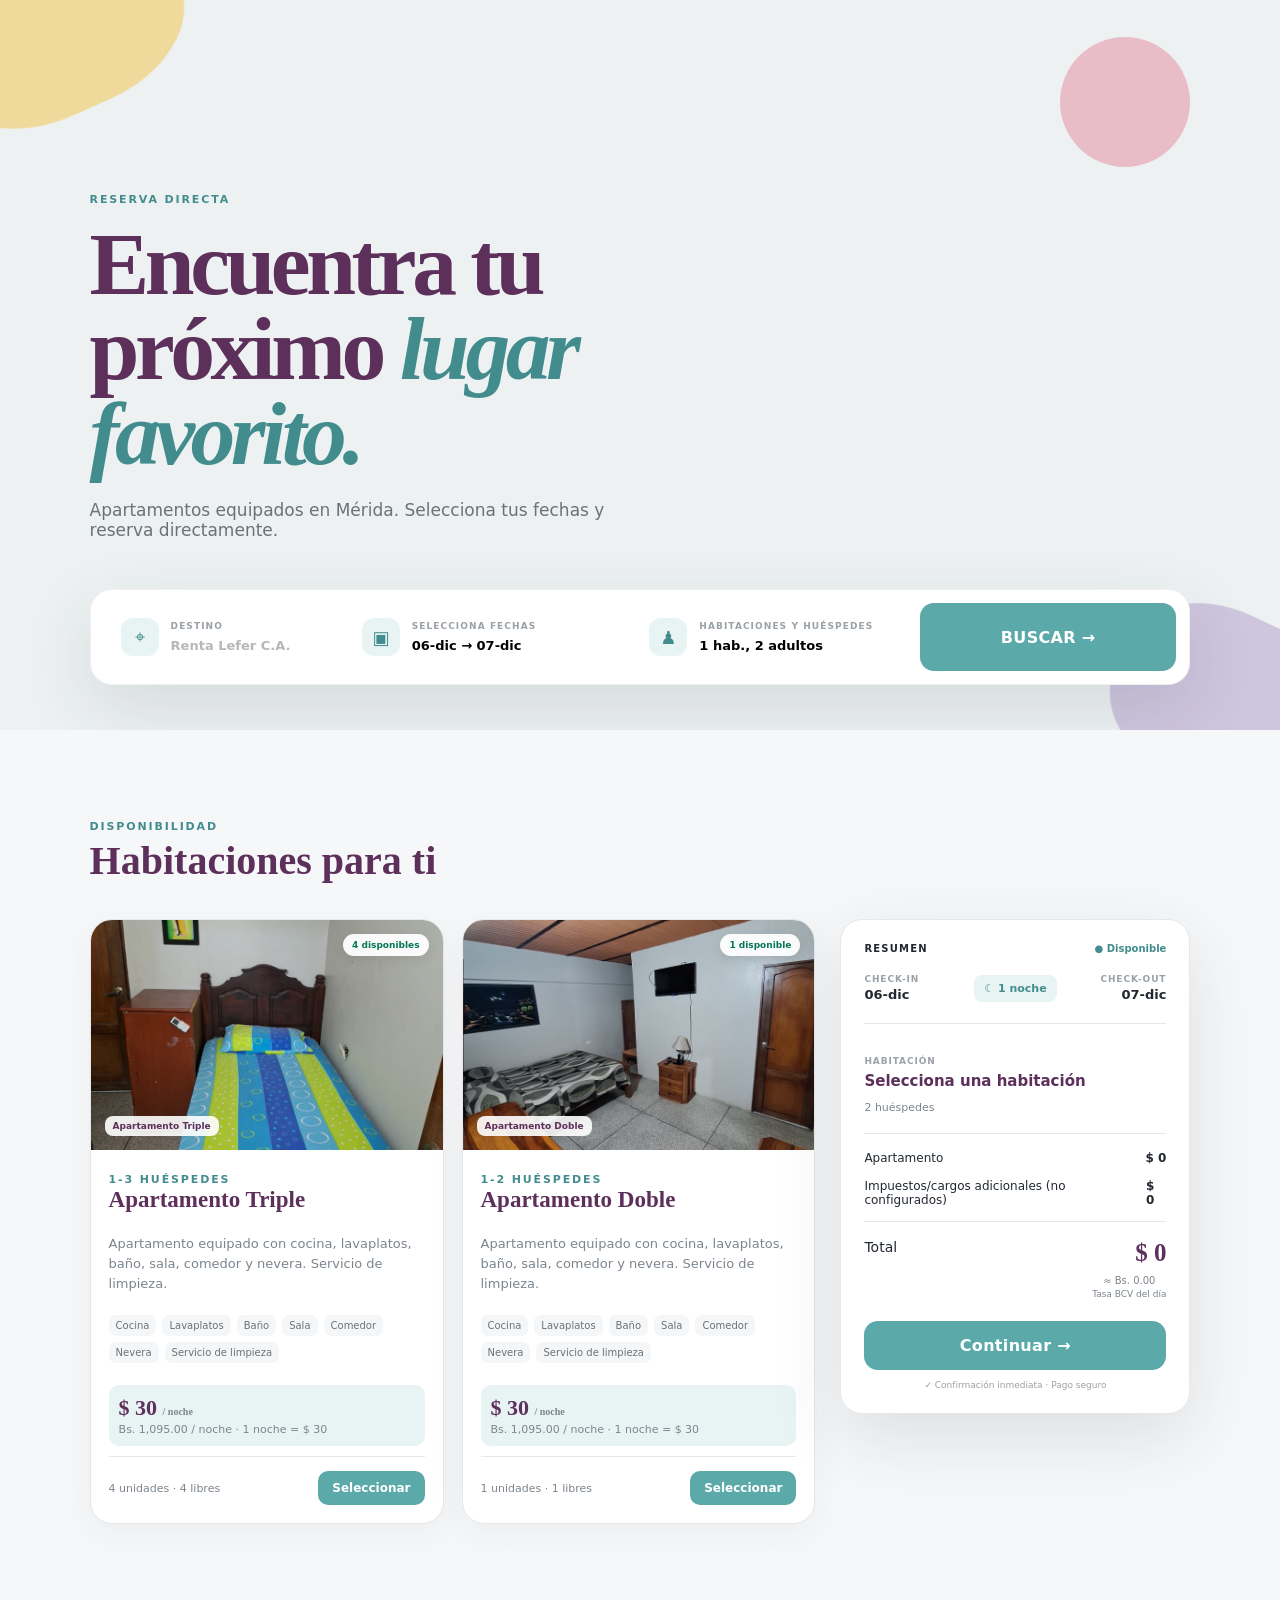
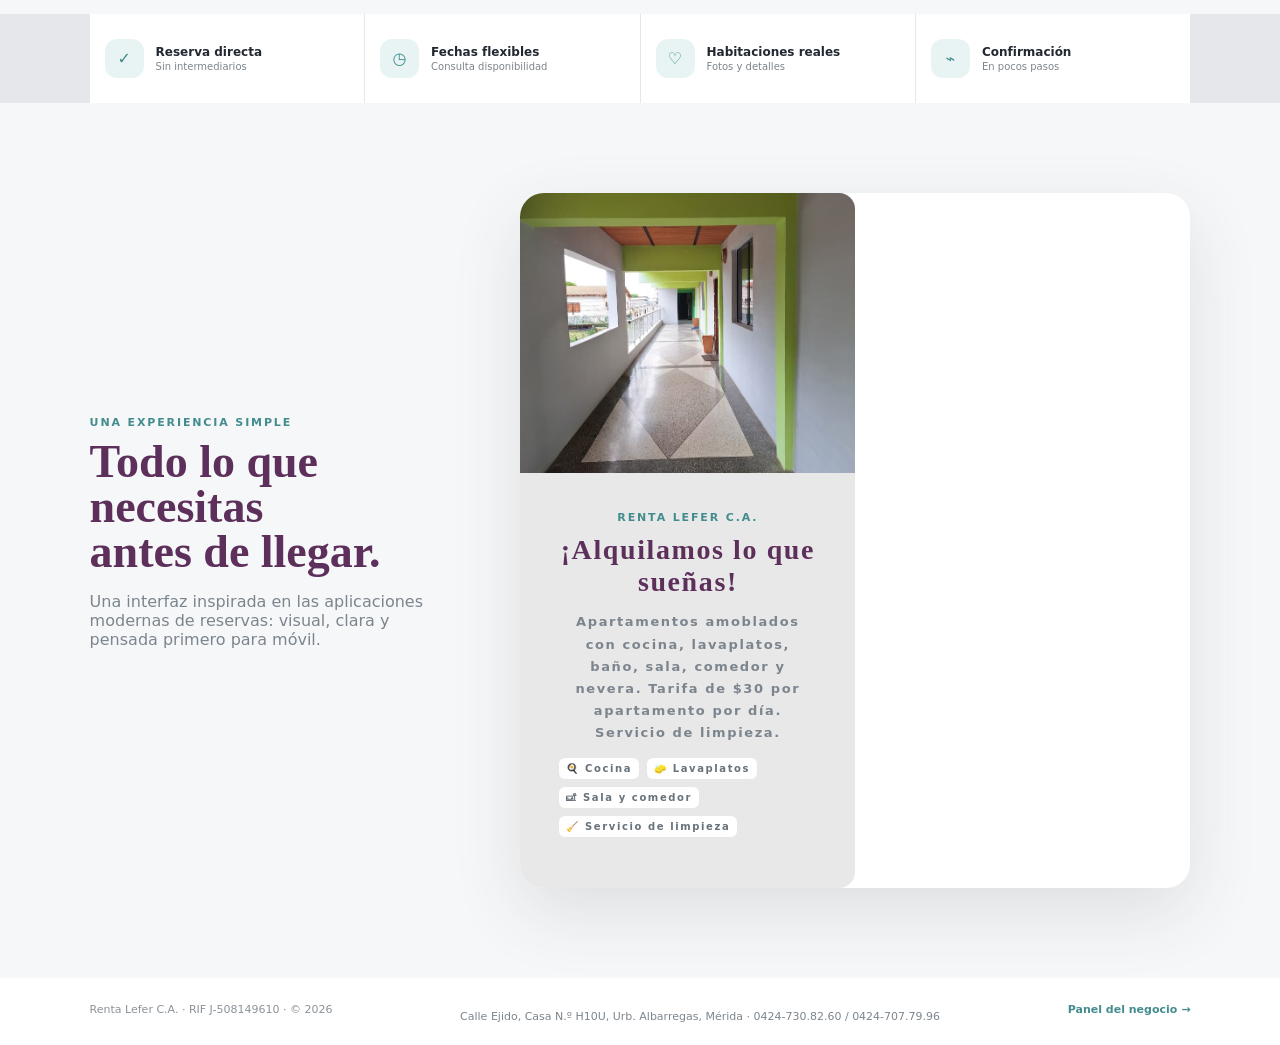
==== index.html @ 285818ba "Add files via upload" ====
<!DOCTYPE html>
<html lang="es">
<head>
<meta charset="UTF-8">
<meta name="viewport" content="width=device-width,initial-scale=1,maximum-scale=1">
<title>Renta Lefer C.A. — Reserva</title>
<link rel="stylesheet" href="styles.css">
</head>
<body>

<!-- TOPBAR MÓVIL -->
<div class="mobile-topbar">
  <div class="mini-brand">
    <div class="brand-mark">R</div>
    <strong>Renta Lefer C.A.</strong>
  </div>
  <button class="icon-btn" onclick="location.href='admin.html'" title="Panel">⚙</button>
</div>

<!-- HERO -->
<section class="hero">
  <div class="hero-art art-a"></div>
  <div class="hero-art art-b"></div>
  <div class="hero-art art-c"></div>

  <div class="hero-inner">
    <div class="eyebrow">RESERVA DIRECTA</div>
    <h1>Encuentra tu próximo <span>lugar favorito.</span></h1>
    <p>Apartamentos equipados en Mérida. Selecciona tus fechas y reserva directamente.</p>
  </div>

  <!-- WIDGET DE BÚSQUEDA -->
  <div class="booking-widget">
    <button class="field-button" id="openDestination" disabled>
      <div class="field-icon">⌖</div>
      <div><small>DESTINO</small><strong>Renta Lefer C.A.</strong></div>
    </button>
    <button class="field-button" id="openDates">
      <div class="field-icon">▣</div>
      <div><small>SELECCIONA FECHAS</small><strong id="dateLabel">Seleccionar fechas</strong></div>
    </button>
    <button class="field-button" id="openGuests">
      <div class="field-icon">♟</div>
      <div><small>HABITACIONES Y HUÉSPEDES</small><strong id="guestLabel">1 hab., 2 adultos</strong></div>
    </button>
    <button class="search-btn" id="searchBtn">BUSCAR →</button>
  </div>
</section>

<!-- DISPONIBILIDAD -->
<section class="section" id="rooms">
  <div class="section-heading">
    <div>
      <div class="eyebrow">DISPONIBILIDAD</div>
      <h2>Habitaciones para ti</h2>
    </div>
  </div>

  <div class="room-layout">
    <div class="room-grid" id="roomGrid">
      <!-- Habitaciones se renderizan por JS -->
    </div>

    <!-- PANEL LATERAL -->
    <aside class="reservation-panel" id="reservationPanel">
      <div class="panel-top">
        <span>RESUMEN</span>
        <span class="live-dot">● Disponible</span>
      </div>
      <div class="panel-dates">
        <div><small>CHECK-IN</small><b id="sideIn">—</b></div>
        <span class="night-chip">☾ <span id="sideNights">0 noches</span></span>
        <div style="text-align:right"><small>CHECK-OUT</small><b id="sideOut">—</b></div>
      </div>
      <div class="selected-room">
        <small>HABITACIÓN</small>
        <strong id="sideRoom">Selecciona un apartamento</strong>
        <span id="sideGuest">—</span>
      </div>
      <div class="price-lines">
        <div><span>Apartamento</span><b id="sideSubtotal">$0</b></div>
        <div><span>Impuestos/cargos adicionales (no configurados)</span><b id="sideTax">$0</b></div>
      </div>
      <div class="total-row">
        <span>Total</span>
        <div style="text-align:right">
          <strong id="sideTotal">$0</strong>
          <div class="bcv-info" id="sideBcv">Bs. 0</div>
           <div class="bcv-source">Tasa BCV del día</div>
        </div>
      </div>
      <button class="btn-primary full" id="continueBtn" style="margin-top:15px">Continuar →</button>
      <small class="secure">✓ Confirmación inmediata · Pago seguro</small>
    </aside>
  </div>
</section>

<!-- FEATURES -->
<div class="feature-strip">
  <div><div class="feature-icon">✓</div><div><b>Reserva directa</b><small>Sin intermediarios</small></div></div>
  <div><div class="feature-icon">◷</div><div><b>Fechas flexibles</b><small>Consulta disponibilidad</small></div></div>
  <div><div class="feature-icon">♡</div><div><b>Habitaciones reales</b><small>Fotos y detalles</small></div></div>
  <div><div class="feature-icon">⌁</div><div><b>Confirmación</b><small>En pocos pasos</small></div></div>
</div>

<!-- DETALLES -->
<section class="section details-section">
  <div class="details-copy">
    <div class="eyebrow">UNA EXPERIENCIA SIMPLE</div>

    <h2>Todo lo que necesitas <br>antes de llegar.</h2>

    <p>
      Una interfaz inspirada en las aplicaciones modernas de reservas:
      visual, clara y pensada primero para móvil.
    </p>
  </div>

  <div class="details-card">

    <!-- FOTO DEL NEGOCIO -->
    <div class="detail-photo">
      <img
        src="pasillo.jpeg"
        alt="Instalaciones de Renta Lefer C.A."
        class="business-photo"
      />

    <!-- INFORMACIÓN DEL NEGOCIO -->
    <div class="detail-content">
      <div class="eyebrow">RENTA LEFER C.A.</div>

      <h3>¡Alquilamos lo que sueñas!</h3>

      <p>
        Apartamentos amoblados con cocina,
        lavaplatos, baño, sala, comedor y nevera.
        Tarifa de $30 por apartamento por día.
        Servicio de limpieza.
      </p>

      <div class="amenities">
        <span>🍳 Cocina</span>
        <span>🧽 Lavaplatos</span>
        <span>🛋 Sala y comedor</span>
        <span>🧹 Servicio de limpieza</span>
      </div>
    </div>

  </div>
</section>

<!-- FACTURA Y PAGO (SHEET GRANDE) -->
<div class="drawer-backdrop hidden" id="backdrop"></div>

<!-- SHEET DE FECHAS -->
<div class="bottom-sheet hidden" id="dateSheet">
  <div class="sheet-handle"></div>
  <div class="sheet-title">
    <h3>Selecciona tus fechas</h3>
    <button class="close-sheet" data-close="dateSheet">×</button>
  </div>
  <div class="month-nav">
    <button id="prevMonth">‹</button>
    <strong id="monthTitle"></strong>
    <button id="nextMonth">›</button>
  </div>
  <div class="calendar-grid" id="calendarGrid"></div>
  <div class="sheet-dates">
    <div><small>CHECK-IN</small><b id="sheetIn">—</b></div>
    <div><small>CHECK-OUT</small><b id="sheetOut">—</b></div>
  </div>
  <button class="btn-primary full" id="dateDone">Listo</button>
</div>

<!-- SHEET DE HUÉSPEDES -->
<div class="bottom-sheet small-sheet hidden" id="guestSheet">
  <div class="sheet-handle"></div>
  <div class="sheet-title">
    <h3>Habitaciones y huéspedes</h3>
    <button class="close-sheet" data-close="guestSheet">×</button>
  </div>
  <div class="counter">
    <div><strong>Habitaciones</strong><small>Que deseas reservar</small></div>
    <div class="counter-controls">
      <button data-counter="rooms" data-dir="-1">−</button>
      <b id="roomsCount">1</b>
      <button data-counter="rooms" data-dir="1">+</button>
    </div>
  </div>
  <div class="counter">
    <div><strong>Adultos</strong><small>Mayores de 12 años</small></div>
    <div class="counter-controls">
      <button data-counter="adults" data-dir="-1">−</button>
      <b id="adultsCount">2</b>
      <button data-counter="adults" data-dir="1">+</button>
    </div>
  </div>
  <div class="counter">
    <div><strong>Niños</strong><small>De 0 a 11 años</small></div>
    <div class="counter-controls">
      <button data-counter="children" data-dir="-1">−</button>
      <b id="childrenCount">0</b>
      <button data-counter="children" data-dir="1">+</button>
    </div>
  </div>
  <button class="btn-primary full" id="guestDone" style="margin-top:15px">Aplicar</button>
</div>

<!-- SHEET DE CHECKOUT / FACTURA -->
<div class="bottom-sheet large-sheet hidden" id="invoiceSheet">
  <div class="sheet-handle"></div>
  <div class="sheet-title">
    <h3>Completa tu reserva</h3>
    <button class="close-sheet" data-close="invoiceSheet">×</button>
  </div>

  <!-- STEPS -->
  <div class="steps">
    <div class="step done" data-step="1"><div class="step-num">1</div><div class="step-label">FACTURA</div></div>
    <div class="step" data-step="2"><div class="step-num">2</div><div class="step-label">DATOS</div></div>
    <div class="step" data-step="3"><div class="step-num">3</div><div class="step-label">PAGO</div></div>
  </div>

  <!-- PASO 1: FACTURA -->
  <div id="invoiceStep1">
    <div class="invoice">
      <div class="invoice-header">
        <div>
          <div class="invoice-logo">🏨 Renta Lefer C.A.</div>
          <small style="color:var(--muted)">Factura proforma</small>
        </div>
        <div class="invoice-meta">
          <b id="invId">—</b>
          <span id="invDate">—</span>
        </div>
      </div>

      <div class="invoice-guest">
        <h4>DETALLES DE LA ESTADÍA</h4>
        <p><b>Apartamento:</b> <span id="invRoom">—</span></p>
        <p><b>Check-in:</b> <span id="invCheckin">—</span> · <b>Check-out:</b> <span id="invCheckout">—</span></p>
        <p><b>Noches:</b> <span id="invNights">—</span> · <b>Huéspedes:</b> <span id="invGuests">—</span></p>
      </div>

      <table class="invoice-table">
        <thead><tr><th>CONCEPTO</th><th>CANT.</th><th>P.UNIT</th><th style="text-align:right">SUBTOTAL</th></tr></thead>
        <tbody id="invBody"></tbody>
      </table>

      <div class="invoice-totals">
        <div class="row"><span>Subtotal</span><b id="invSubtotal">—</b></div>
        <div class="row"><span>Impuestos/cargos adicionales (no configurados)</span><b id="invTax">—</b></div>
        <div class="row total"><span>TOTAL USD</span><b id="invTotal">—</b></div>
        <div class="bcv">Equivalente en Bs: <b id="invBcvTotal">—</b> (Tasa BCV: <span id="invRate">—</span>)</div>
      </div>
    </div>
    <div class="invoice-note">La reserva queda sujeta a verificación manual del pago. Al confirmar, se asigna automáticamente un apartamento disponible del tipo seleccionado.</div>
    <button class="btn-primary full" style="margin-top:20px" onclick="goToStep(2)">Proceder con la reservación →</button>
  </div>

  <!-- PASO 2: DATOS DEL HUÉSPED -->
  <div id="invoiceStep2" class="hidden">
    <form id="guestForm" class="booking-form" style="box-shadow:none;padding:0">
      <div class="form-grid">
        <div class="wide">
          <label>Nombre completo *</label>
          <input type="text" id="gName" required placeholder="Juan Pérez García">
        </div>
        <div>
          <label>Cédula o Pasaporte *</label>
          <input type="text" id="gId" required placeholder="V-12345678 o P1234567">
        </div>
        <div>
          <label>Edad *</label>
          <input type="number" id="gAge" min="18" max="120" required placeholder="30">
        </div>
        <div>
          <label>Número de teléfono *</label>
          <input type="tel" id="gPhone" required placeholder="+58 412 1234567">
        </div>
        <div>
          <label>Correo electrónico *</label>
          <input type="email" id="gEmail" required placeholder="correo@ejemplo.com">
        </div>
        <div>
          <label>Adultos *</label>
          <input type="number" id="gAdults" min="1" required value="2">
        </div>
        <div>
          <label>Niños</label>
          <input type="number" id="gChildren" min="0" value="0">
        </div>
        <div class="wide">
          <label>Solicitud especial</label>
          <textarea id="gSpecial" placeholder="Solicitud especial, alergias, etc."></textarea>
        </div>
      </div>
      <div style="display:flex;gap:10px;margin-top:20px">
        <button type="button" class="btn-secondary" onclick="goToStep(1)" style="flex:1">← Atrás</button>
        <button type="submit" class="btn-primary" style="flex:2">Continuar al pago →</button>
      </div>
    </form>
  </div>

  <!-- PASO 3: PAGO -->
  <div id="invoiceStep3" class="hidden">
    <div style="background:var(--paper);padding:15px;border-radius:12px;margin-bottom:15px">
      <div style="font-size:10px;color:var(--muted);font-weight:800;letter-spacing:.1em">TOTAL A PAGAR</div>
      <div style="font:700 28px Georgia,serif;color:var(--plum)" id="payAmount">$0</div>
      <div style="font-size:12px;color:var(--muted)" id="payBcv">Bs. 0</div>
    </div>

    <h4 style="margin:15px 0 10px;color:var(--plum)">Selecciona método de pago</h4>
    <div class="payment-methods" id="paymentMethods"></div>

    <div id="captureSection" class="hidden">
      <label class="capture-upload" id="captureLabel">
        <div class="icon">📷</div>
        <div style="font-weight:700;margin:5px 0">Sube la captura del pago</div>
        <small style="color:var(--muted)">JPG/PNG, máximo 5MB</small>
        <input type="file" id="captureInput" accept="image/*">
        <img id="capturePreview" class="capture-preview hidden">
      </label>
    </div>

    <div style="display:flex;gap:10px;margin-top:20px">
      <button class="btn-secondary" onclick="goToStep(2)" style="flex:1">← Atrás</button>
      <button class="btn-primary" id="confirmBookingBtn" style="flex:2">Confirmar reserva ✓</button>
    </div>
  </div>
</div>

<!-- SHEET DE RESERVA EXITOSA -->
<div class="bottom-sheet small-sheet hidden" id="successSheet">
  <div class="sheet-handle"></div>
  <div style="text-align:center;padding:20px 10px">
    <div style="font-size:64px">✅</div>
    <h3 style="color:var(--plum);margin:10px 0">¡Reserva recibida!</h3>
    <p style="color:var(--muted);font-size:13px;line-height:1.6">
      Tu reserva <b id="successId">RES-0000</b> ha sido registrada. 
      Recibirás el ticket de confirmación en tu correo una vez verifiquemos el pago.
    </p>
    <div style="background:var(--teal-soft);padding:12px;border-radius:10px;margin:15px 0;font-size:12px">
      <b>¿Qué sigue?</b><br>
      • Un administrador revisará tu pago<br>
      • Recibirás confirmación por correo/teléfono<br>
      • Presenta tu documento el día del check-in
    </div>
    <button class="btn-primary full" onclick="closeAllSheets()">Entendido</button>
  </div>
</div>

<!-- TOAST -->
<div id="toast" class="toast hidden"></div>

<!-- FOOTER -->
<footer>
  <div>Renta Lefer C.A. · RIF J-508149610 · © <span id="year"></span></div>
  <div class="footer-contact">Calle Ejido, Casa N.º H10U, Urb. Albarregas, Mérida · 0424-730.82.60 / 0424-707.79.96</div>
  <a href="admin.html">Panel del negocio →</a>
</footer>

<script src="app.js"></script>
</body>
</html>
---- styles.css ----
:root{
  --teal:#5ca9aa;--teal-dark:#438c8e;--teal-soft:#e8f4f3;
  --plum:#5d2f5b;--plum-dark:#472044;
  --ink:#222832;--muted:#7c858d;--paper:#f6f7f8;--white:#fff;--line:#e5e7ea;
  --yellow:#f4d17c;
  --shadow:0 24px 70px rgba(45,55,65,.12);
  --green:#10b981;--green-soft:#d1fae5;--green-dark:#047857;
  --red:#ef4444;--red-soft:#fee2e2;--red-dark:#b91c1c;
  --purple:#8b5cf6;--purple-soft:#ede9fe;--purple-dark:#6d28d9;
  --amber:#f59e0b;--amber-soft:#fef3c7;--amber-dark:#b45309;
}

*{box-sizing:border-box}
html{scroll-behavior:smooth}
body{margin:0;background:var(--paper);color:var(--ink);font-family:Inter,ui-sans-serif,system-ui,-apple-system,sans-serif}
button,input,select,textarea{font:inherit}
button{cursor:pointer}
a{text-decoration:none;color:inherit}
.hidden{display:none!important}

/* ===== TOPBAR MÓVIL ===== */
.mobile-topbar{display:none}

/* ===== HERO ===== */
.hero{position:relative;min-height:730px;overflow:hidden;background:#edf1f2;padding:100px 7vw 80px;display:flex;align-items:center}
.hero-inner{position:relative;z-index:2;max-width:720px}
.eyebrow{font-size:11px;letter-spacing:.17em;font-weight:800;color:var(--teal-dark)}
.hero h1{font:700 clamp(48px,7vw,92px)/.95 Georgia,serif;letter-spacing:-.05em;color:var(--plum);margin:15px 0 24px}
.hero h1 span{color:var(--teal-dark);font-style:italic}
.hero p{font-size:17px;color:#68737a;max-width:520px}
.hero-art{position:absolute;border-radius:42%;filter:blur(.1px);opacity:.85}
.art-a{width:260px;height:180px;background:#f0d68d;left:-75px;top:-65px;transform:rotate(-24deg)}
.art-b{width:130px;height:130px;background:#e8b5c0;right:7%;top:5%;border-radius:50%}
.art-c{width:240px;height:180px;background:#c9bedb;right:-70px;bottom:-65px;transform:rotate(25deg)}

/* ===== BOOKING WIDGET ===== */
.booking-widget{position:absolute;z-index:4;left:7vw;right:7vw;bottom:45px;background:#fff;border:1px solid rgba(0,0,0,.06);box-shadow:var(--shadow);border-radius:22px;padding:13px;display:grid;grid-template-columns:1fr 1.2fr 1.2fr 1.1fr;gap:8px}
.field-button{border:0;background:#fff;border-radius:15px;padding:15px 17px;display:flex;gap:12px;text-align:left;align-items:center;width:100%;min-width:0}
.field-button:hover{background:var(--teal-soft)}
.field-icon{width:38px;height:38px;border-radius:12px;background:var(--teal-soft);color:var(--teal-dark);display:grid;place-items:center;font-size:18px;flex-shrink:0}
.field-button small{display:block;color:#9aa1a7;font-size:9px;letter-spacing:.12em;font-weight:800;margin-bottom:4px}
.field-button strong{font-size:13px;white-space:nowrap;overflow:hidden;text-overflow:ellipsis;max-width:100%}
.search-btn,.cta,.btn-primary{border:0;border-radius:14px;background:var(--teal);color:white;font-weight:800;letter-spacing:.02em;padding:15px 20px;transition:.2s}
.search-btn:hover,.cta:hover,.btn-primary:hover{background:var(--teal-dark);transform:translateY(-1px)}
.btn-primary.full{width:100%}
.btn-secondary{border:1px solid var(--line);background:#fff;border-radius:14px;padding:15px 20px;font-weight:800;color:var(--ink);transition:.2s}
.btn-secondary:hover{background:var(--paper)}

/* ===== SECCIONES ===== */
.section{max-width:1400px;margin:auto;padding:90px 7vw}
.section-heading{display:flex;align-items:end;justify-content:space-between;gap:25px;margin-bottom:30px}
.section h2{font:700 40px/1 Georgia,serif;margin:8px 0;color:var(--plum)}
.text-btn{border:0;background:none;color:var(--teal-dark);font-weight:800;cursor:pointer}
.room-layout{display:grid;grid-template-columns:minmax(0,1fr) 350px;gap:25px}
.room-grid{display:grid;grid-template-columns:repeat(2,minmax(0,1fr));gap:18px}

/* ===== TARJETAS DE HABITACIÓN ===== */
.room-card{background:#fff;border-radius:22px;overflow:hidden;border:1px solid var(--line);box-shadow:0 10px 35px rgba(40,50,60,.05);transition:.25s;display:flex;flex-direction:column}
.room-card:hover{transform:translateY(-4px);box-shadow:var(--shadow)}
.room-photo{height:230px;position:relative;background:linear-gradient(135deg,#8bb5b6,#d5e4e2);background-size:cover;background-position:center;display:flex;align-items:flex-end;padding:14px}
.photo-label{background:rgba(255,255,255,.9);border-radius:8px;padding:5px 8px;font-size:9px;font-weight:800;color:var(--plum)}
.room-content{padding:18px;flex:1;display:flex;flex-direction:column}
.room-title{display:flex;justify-content:space-between;gap:10px;margin-bottom:6px}
.room-title h3{font:700 23px Georgia,serif;color:var(--plum);margin:0 0 6px}
.rating{font-size:11px;color:#8a6a27;background:#fff7df;padding:5px 7px;border-radius:7px;height:max-content}
.room-content p{color:var(--muted);font-size:13px;line-height:1.55;margin:9px 0}
.amenities{display:flex;gap:6px;flex-wrap:wrap;margin:12px 0}
.amenities span{background:#f4f6f7;border-radius:7px;padding:5px 7px;font-size:10px;color:#68727a}
.price-block{margin:10px 0;padding:10px;background:var(--teal-soft);border-radius:10px}
.price-block .usd{font:700 22px Georgia,serif;color:var(--plum)}
.price-block .bcv{font-size:11px;color:var(--muted);margin-top:2px}
.price-block small{color:var(--muted);font-size:10px}
.room-footer{border-top:1px solid var(--line);padding-top:14px;display:flex;align-items:center;justify-content:space-between;margin-top:auto}
.select-room{border:0;border-radius:10px;background:var(--teal);color:white;padding:10px 14px;font-weight:800;font-size:12px}
.select-room:disabled{opacity:.5;cursor:not-allowed}

/* ===== PANEL DE RESERVA ===== */
.reservation-panel{background:#fff;border:1px solid var(--line);border-radius:22px;padding:23px;box-shadow:var(--shadow);height:max-content;position:sticky;top:25px}
.panel-top{display:flex;justify-content:space-between;font-size:10px;font-weight:900;letter-spacing:.12em}
.live-dot{color:var(--teal-dark);letter-spacing:0;font-weight:700}
.panel-dates{display:grid;grid-template-columns:1fr auto 1fr;gap:8px;align-items:center;padding:20px 0;border-bottom:1px solid var(--line);margin-bottom:14px}
.panel-dates small,.selected-room small{display:block;font-size:9px;color:#9ba1a7;font-weight:800;letter-spacing:.1em}
.panel-dates b{font-size:13px}
.panel-dates i{font-style:normal;color:var(--muted)}
.night-chip{background:var(--teal-soft);display:inline-block;padding:7px 10px;border-radius:8px;color:var(--teal-dark);font-size:11px;font-weight:800}
.selected-room{padding:18px 0}
.selected-room strong{display:block;color:var(--plum);margin:6px 0;font-size:15px}
.selected-room span{color:var(--muted);font-size:11px}
.price-lines{border-top:1px solid var(--line);padding-top:10px}
.price-lines div,.total-row{display:flex;justify-content:space-between;padding:7px 0;font-size:12px}
.total-row{border-top:1px solid var(--line);margin-top:7px;padding-top:17px;font-size:14px}
.total-row strong{font:700 25px Georgia,serif;color:var(--plum)}
.bcv-info{font-size:10px;color:var(--muted);text-align:center;margin-top:8px}
.secure{display:block;text-align:center;color:#9aa0a6;font-size:9px;margin-top:10px}

/* ===== FEATURES ===== */
.feature-strip{display:grid;grid-template-columns:repeat(4,1fr);gap:1px;background:var(--line);padding:0 7vw}
.feature-strip >div{background:#fff;padding:25px 15px;display:flex;align-items:center;gap:12px}
.feature-icon{width:39px;height:39px;background:var(--teal-soft);color:var(--teal-dark);border-radius:12px;display:grid;place-items:center}
.feature-strip b,.feature-strip small{display:block}
.feature-strip b{font-size:12px}
.feature-strip small{font-size:10px;color:var(--muted);margin-top:2px}

/* ===== DETALLES ===== */
.details-section{display:grid;grid-template-columns:.7fr 1.3fr;gap:70px;align-items:center}
.details-copy h2{font:700 46px/.98 Georgia,serif;color:var(--plum);margin:10px 0 18px}
.details-copy p{color:var(--muted);max-width:420px}
.details-card{background:#fff;border-radius:24px;overflow:hidden;display:grid;grid-template-columns:1fr 1fr;box-shadow:var(--shadow)}
.detail-photo{min-height:360px;display:grid;place-items:center;text-align:center;color:#577f80;font-weight:900;letter-spacing:.1em}
.detail-photo small{display:block;font-size:9px;letter-spacing:0}
.detail-content{padding:38px}
.detail-content h3{font:700 28px Georgia,serif;color:var(--plum);margin:10px 0}
.detail-content p{color:var(--muted);font-size:13px;line-height:1.7}
.detail-content .amenities span{border:1px solid var(--line);background:#fff}

/* ===== FORMULARIO DE RESERVA ===== */
.booking-form-section{background:#edf2f1;max-width:none}
.booking-form-section > *{max-width:1180px;margin-left:auto;margin-right:auto}
.booking-form{background:#fff;border-radius:22px;padding:25px;box-shadow:var(--shadow)}
.form-summary{display:grid;grid-template-columns:1fr 1fr 1fr;border-bottom:1px solid var(--line);padding-bottom:18px;margin-bottom:18px;gap:15px}
.form-summary span{display:block;color:#9aa0a6;font-size:9px;font-weight:800;letter-spacing:.1em}
.form-summary strong{display:block;color:var(--plum);margin-top:4px}
.form-grid{display:grid;grid-template-columns:1fr 1fr;gap:14px}
.form-grid label{font-size:11px;font-weight:800;color:#56616a;display:block;margin-bottom:4px}
.form-grid input,.form-grid textarea,.form-grid select{display:block;width:100%;height:48px;margin-top:6px;border:1px solid var(--line);border-radius:10px;padding:0 13px;outline:0}
.form-grid textarea{height:80px;padding:10px 13px;resize:vertical}
.form-grid input:focus,.form-grid textarea:focus,.form-grid select:focus{border-color:var(--teal)}
.wide{grid-column:1/-1}

/* ===== FOOTER ===== */
footer{padding:25px 7vw;display:flex;justify-content:space-between;gap:20px;color:#8b9298;background:#fff;font-size:11px}
footer a{color:var(--teal-dark);font-weight:800}

/* ===== BOTTOM SHEETS / MODALES ===== */
.drawer-backdrop{position:fixed;inset:0;background:rgba(30,30,40,.45);z-index:90;animation:fadeIn .2s}
.bottom-sheet{position:fixed;z-index:100;left:50%;bottom:18px;transform:translateX(-50%);width:min(640px,calc(100% - 24px));background:#fff;border-radius:26px;padding:20px;box-shadow:0 25px 90px rgba(0,0,0,.25);max-height:calc(100dvh - 36px);overflow-y:auto;animation:slideUp .3s}
.small-sheet{width:min(500px,calc(100% - 24px))}
.large-sheet{width:min(820px,calc(100% - 24px))}
.sheet-handle{width:38px;height:4px;background:#d9dcdf;border-radius:5px;margin:0 auto 15px}
.sheet-title{display:flex;justify-content:space-between;align-items:center;margin-bottom:15px}
.sheet-title h3{font:700 24px Georgia,serif;color:var(--plum);margin:0}
.close-sheet{border:0;background:#f3f5f6;width:35px;height:35px;border-radius:50%;font-size:22px}

/* ===== CALENDARIO ===== */
.month-nav{display:flex;justify-content:space-between;align-items:center;margin:20px 0 12px}
.month-nav button{border:0;background:#eef5f4;color:var(--teal-dark);width:34px;height:34px;border-radius:10px;font-size:18px}
.calendar-grid{display:grid;grid-template-columns:repeat(7,1fr);gap:5px}
.calendar-grid .weekday{text-align:center;color:#9ba1a7;font-size:9px;font-weight:800;padding:5px}
.cal-day{height:38px;border:0;background:#fff;border-radius:9px;position:relative}
.cal-day:hover{background:var(--teal-soft)}
.cal-day.disabled{color:#d1d4d6}
.cal-day.selected{background:var(--teal);color:#fff}
.cal-day.range{background:#e2f1ef;color:#397f80}
.cal-day.has-booking::after{content:"";position:absolute;bottom:3px;left:50%;transform:translateX(-50%);width:5px;height:5px;background:var(--red);border-radius:50%}
.sheet-dates{display:grid;grid-template-columns:1fr 1fr;gap:10px;margin:17px 0}
.sheet-dates div{border:1px solid var(--line);border-radius:10px;padding:9px}
.sheet-dates small{display:block;font-size:8px;color:#9aa0a6;font-weight:800}
.sheet-dates b{font-size:12px}

/* ===== CONTADORES ===== */
.counter{display:flex;justify-content:space-between;align-items:center;padding:18px 0;border-bottom:1px solid var(--line)}
.counter strong,.counter small{display:block}
.counter small{color:var(--muted);font-size:10px;margin-top:3px}
.counter-controls{display:flex;align-items:center;gap:13px}
.counter-controls button{width:32px;height:32px;border:1px solid var(--line);background:#fff;border-radius:50%}
.counter-controls b{min-width:15px;text-align:center}

/* ===== TOAST ===== */
.toast{position:fixed;z-index:150;bottom:25px;left:50%;transform:translateX(-50%);background:var(--plum);color:#fff;padding:13px 18px;border-radius:10px;font-size:12px;box-shadow:var(--shadow);animation:slideUp .3s}
.toast.error{background:var(--red)}
.toast.success{background:var(--green-dark)}

/* ===== FACTURA / PANTALLA DE PAGO ===== */
.invoice{background:#fff;border-radius:20px;padding:28px;box-shadow:var(--shadow)}
.invoice-header{display:flex;justify-content:space-between;align-items:flex-start;padding-bottom:20px;border-bottom:2px dashed var(--line);margin-bottom:20px}
.invoice-logo{font:700 28px Georgia,serif;color:var(--plum)}
.invoice-meta{text-align:right;font-size:11px;color:var(--muted)}
.invoice-meta b{color:var(--plum);display:block;font-size:16px;margin-bottom:4px}
.invoice-guest{background:var(--paper);padding:15px;border-radius:12px;margin-bottom:18px}
.invoice-guest h4{margin:0 0 8px;font-size:12px;color:var(--muted);font-weight:800;letter-spacing:.1em}
.invoice-guest p{margin:3px 0;font-size:13px}
.invoice-table{width:100%;border-collapse:collapse;margin:15px 0}
.invoice-table th{text-align:left;font-size:10px;color:var(--muted);letter-spacing:.1em;padding:8px 0;border-bottom:1px solid var(--line)}
.invoice-table td{padding:12px 8px;font-size:14px;border-bottom:1px solid var(--line)}
.invoice-totals{border-top:2px solid var(--line);margin-top:10px;padding-top:15px}
.invoice-totals .row{display:flex;justify-content:space-between;padding:6px 0;font-size:13px}
.invoice-totals .row.total{font-size:18px;font-weight:800;color:var(--plum);padding-top:10px;border-top:1px solid var(--line);margin-top:8px}
.invoice-totals .bcv{color:var(--muted);font-size:11px;text-align:right}

/* ===== MÉTODOS DE PAGO ===== */
.payment-methods{display:grid;gap:10px;margin:20px 0}
.payment-method{border:2px solid var(--line);border-radius:14px;padding:16px;cursor:pointer;transition:.2s}
.payment-method:hover{border-color:var(--teal)}
.payment-method.selected{border-color:var(--teal);background:var(--teal-soft)}
.payment-method h4{margin:0 0 4px;font-size:15px;color:var(--plum)}
.payment-method p{margin:0;font-size:11px;color:var(--muted)}
.payment-details{background:#fff;border:1px solid var(--line);border-radius:10px;padding:12px;margin-top:10px;font-size:12px;display:none}
.payment-method.selected .payment-details{display:block}
.payment-details .detail-row{display:flex;justify-content:space-between;padding:4px 0;border-bottom:1px dashed var(--line)}
.payment-details .detail-row:last-child{border-bottom:0}
.payment-details .detail-row b{color:var(--plum);font-weight:700}

/* ===== UPLOAD CAPTURA ===== */
.capture-upload{border:2px dashed var(--line);border-radius:12px;padding:20px;text-align:center;margin:15px 0;cursor:pointer;transition:.2s}
.capture-upload:hover{border-color:var(--teal);background:var(--teal-soft)}
.capture-upload.has-file{border-style:solid;border-color:var(--green);background:var(--green-soft)}
.capture-upload input{display:none}
.capture-upload .icon{font-size:32px;color:var(--muted)}
.capture-preview{max-width:200px;max-height:200px;border-radius:8px;margin-top:10px}

/* ===== ADMIN ===== */
.admin-body{background:#f2f5f5}
.admin-nav{height:72px;background:#fff;border-bottom:1px solid var(--line);display:flex;align-items:center;justify-content:space-between;padding:0 5vw;position:sticky;top:0;z-index:20}
.admin-nav nav{display:flex;gap:25px;font-size:12px}
.admin-nav nav a{color:#7d858c}
.admin-nav nav a.active{color:var(--teal-dark);font-weight:800}
.mini-brand{display:flex;gap:9px;align-items:center}
.brand-mark{width:34px;height:34px;border-radius:11px;background:var(--teal);color:white;display:grid;place-items:center;font-weight:900}
.outline-btn{border:1px solid var(--line);background:#fff;border-radius:10px;padding:9px 13px;font-size:11px;color:var(--ink)}
.outline-btn:hover{background:var(--paper)}
.admin-main{max-width:1450px;margin:auto;padding:45px 5vw}
.admin-head{display:flex;justify-content:space-between;align-items:end;margin-bottom:25px}
.admin-head h1{font:700 42px Georgia,serif;color:var(--plum);margin:7px 0}
.admin-head p{color:var(--muted);font-size:12px;margin:0}

/* ===== DASHBOARD HERO ===== */
.dashboard-hero{background:linear-gradient(135deg,var(--teal),#7bb8b7);color:#fff;border-radius:24px;padding:28px;display:grid;grid-template-columns:.7fr 1.3fr;gap:25px;box-shadow:var(--shadow);margin-bottom:20px}
.dashboard-hero >div:first-child span{font-size:9px;letter-spacing:.15em}
.dashboard-hero h2{font:700 32px/1 Georgia,serif;margin:10px 0}
.dashboard-hero p{opacity:.85;font-size:12px}
.stat-grid{display:grid;grid-template-columns:repeat(4,1fr);background:rgba(255,255,255,.13);border-radius:16px;overflow:hidden}
.stat-grid div{padding:20px 15px;border-right:1px solid rgba(255,255,255,.18)}
.stat-grid div:last-child{border:0}
.stat-grid small{font-size:8px;letter-spacing:.12em;opacity:.8}
.stat-grid b{display:block;font-size:32px;margin-top:10px}

/* ===== PANELES ADMIN ===== */
.admin-panel{background:#fff;border:1px solid var(--line);border-radius:20px;padding:23px;margin-bottom:20px}
.admin-panel-head{display:flex;justify-content:space-between;align-items:end;margin-bottom:20px}
.admin-panel-head h2{font:700 28px Georgia,serif;color:var(--plum);margin:6px 0 0}
.admin-panel select{border:1px solid var(--line);padding:8px;border-radius:8px}

/* ===== ESTADOS DE HABITACIÓN (COLORES) ===== */
.status-grid{display:grid;grid-template-columns:repeat(3,1fr);gap:12px}
.status-card{border:1px solid var(--line);border-radius:14px;padding:14px;transition:.2s}
.status-card:hover{box-shadow:var(--shadow)}
.status-card-top{display:flex;justify-content:space-between;align-items:flex-start}
.status-card strong{color:var(--plum);font-size:16px}
.status-card small{display:block;color:var(--muted);font-size:10px;margin-top:4px}
.status-badge{display:inline-block;margin:10px 0 8px;padding:5px 8px;border-radius:20px;font-size:9px;font-weight:800;text-transform:uppercase;letter-spacing:.05em}

/* COLORES DE ESTADOS */
.status-available{background:var(--green-soft);color:var(--green-dark)}
.status-occupied{background:var(--red-soft);color:var(--red-dark)}
.status-dirty{background:var(--purple-soft);color:var(--purple-dark)}
.status-reserved{background:var(--amber-soft);color:var(--amber-dark)}
.status-pending{background:#fef3c7;color:#92400e}
.status-confirmed{background:#dbeafe;color:#1e40af}
.status-checked-in{background:#fee2e2;color:#991b1b}
.status-checked-out{background:#e9d5ff;color:#6b21a8}
.status-cancelled{background:#f3f4f6;color:#4b5563;text-decoration:line-through}

.status-card select{width:100%;border:1px solid var(--line);border-radius:8px;padding:7px;font-size:10px;margin-top:5px}
.status-actions{display:flex;gap:6px;margin-top:10px;flex-wrap:wrap}
.status-actions button{flex:1;min-width:70px;border:0;border-radius:8px;padding:8px;font-size:10px;font-weight:700;color:white}
.btn-checkin{background:var(--green);padding:8px 12px;font-size:10px;font-weight:700;color:white;border-radius:8px;border:0}
.btn-checkout{background:var(--purple);padding:8px 12px;font-size:10px;font-weight:700;color:white;border-radius:8px;border:0}
.btn-clean{background:var(--teal);padding:8px 12px;font-size:10px;font-weight:700;color:white;border-radius:8px;border:0}
.btn-confirm{background:var(--green-dark);padding:8px 12px;font-size:10px;font-weight:700;color:white;border-radius:8px;border:0}
.btn-cancel{background:var(--red);padding:8px 12px;font-size:10px;font-weight:700;color:white;border-radius:8px;border:0}
.btn-edit{background:var(--amber);padding:8px 12px;font-size:10px;font-weight:700;color:white;border-radius:8px;border:0}

/* ===== TABLA DE RESERVAS ===== */
.table-wrap{overflow:auto}
table{width:100%;border-collapse:collapse;font-size:11px}
th,td{padding:13px 9px;border-bottom:1px solid var(--line);text-align:left;white-space:nowrap}
th{font-size:8px;color:#9ba1a7;letter-spacing:.12em;text-transform:uppercase}

/* ===== CALENDARIO ADMIN ===== */
.admin-calendar{display:grid;grid-template-columns:repeat(7,1fr);border-top:1px solid var(--line);border-left:1px solid var(--line)}
.admin-calendar .head{font-size:8px;font-weight:800;color:#8e969d;text-align:center;padding:10px;border-right:1px solid var(--line);border-bottom:1px solid var(--line);text-transform:uppercase}
.admin-day{min-height:88px;padding:8px;border-right:1px solid var(--line);border-bottom:1px solid var(--line);font-size:10px}
.admin-day.muted{background:#fafafa;color:#c7cbce}
.admin-day.today{background:#fef3c7}
.admin-day.clickable{cursor:pointer;transition:.15s}
.admin-day.clickable:hover{background:var(--teal-soft)}
.booking-mini{display:block;margin-top:4px;background:var(--teal-soft);color:#397f80;padding:4px 6px;border-radius:5px;overflow:hidden;text-overflow:ellipsis;white-space:nowrap;font-size:9px;cursor:pointer;border:1px solid transparent}
.booking-mini:hover{border-color:var(--teal)}
.booking-mini.status-confirmed{background:#dbeafe;color:#1e40af}
.booking-mini.status-checked-in{background:#fee2e2;color:#991b1b}
.booking-mini.status-pending{background:#fef3c7;color:#92400e}

/* ===== MODAL DE RESERVA (DETALLE) ===== */
.reservation-detail{padding:5px}
.reservation-detail .guest-info{background:var(--paper);border-radius:12px;padding:15px;margin-bottom:15px}
.reservation-detail .guest-info h4{margin:0 0 10px;color:var(--plum)}
.reservation-detail .info-row{display:grid;grid-template-columns:1fr 1fr;gap:8px;font-size:12px;padding:4px 0;border-bottom:1px dashed var(--line)}
.reservation-detail .info-row:last-child{border-bottom:0}
.reservation-detail .info-row b{color:var(--muted);font-weight:600}
.reservation-detail .capture-preview{max-width:100%;max-height:300px;border-radius:8px;margin-top:10px;display:block}
.reservation-detail .actions{display:flex;gap:8px;flex-wrap:wrap;margin-top:15px}
.reservation-detail .actions button{flex:1;min-width:120px;padding:12px;font-size:12px}

/* ===== STEP INDICATOR ===== */
.steps{display:flex;justify-content:space-between;margin-bottom:25px;position:relative}
.steps::before{content:"";position:absolute;top:15px;left:0;right:0;height:2px;background:var(--line);z-index:0}
.step{position:relative;z-index:1;text-align:center;flex:1}
.step-num{width:32px;height:32px;border-radius:50%;background:#fff;border:2px solid var(--line);color:var(--muted);display:grid;place-items:center;font-weight:800;font-size:13px;margin:0 auto 6px}
.step.active .step-num{background:var(--teal);border-color:var(--teal);color:#fff}
.step.done .step-num{background:var(--green);border-color:var(--green);color:#fff}
.step-label{font-size:10px;color:var(--muted);font-weight:700;letter-spacing:.05em}
.step.active .step-label,.step.done .step-label{color:var(--plum)}

/* ===== ANIMACIONES ===== */
@keyframes fadeIn{from{opacity:0}to{opacity:1}}
@keyframes slideUp{from{transform:translate(-50%,50px);opacity:0}to{transform:translate(-50%,0);opacity:1}}

/* ===== RESPONSIVE ===== */
@media(max-width:1000px){
  .booking-widget{position:relative;left:auto;right:auto;bottom:auto;margin-top:35px;grid-template-columns:1fr 1fr}
  .hero{display:block;padding-bottom:70px}
  .room-layout{grid-template-columns:1fr}
  .reservation-panel{position:relative;top:auto}
  .details-section{grid-template-columns:1fr}
  .dashboard-hero{grid-template-columns:1fr}
}

@media(max-width:720px){
  .hero{min-height:auto;padding:40px 18px 25px}
  .hero h1{font-size:52px}
  .hero-art{opacity:.45}
  .booking-widget{grid-template-columns:1fr;margin-top:28px;border-radius:18px;position:relative;left:auto;right:auto;bottom:auto}
  .section{padding:60px 18px}
  .section h2{font-size:32px}
  .section-heading{align-items:start}
  .room-grid{grid-template-columns:1fr}
  .feature-strip{grid-template-columns:1fr 1fr;padding:0 18px}
  .feature-strip>div{padding:18px 8px}
  .details-card{grid-template-columns:1fr}
  .detail-photo{min-height:230px}
  .form-grid,.form-summary{grid-template-columns:1fr}
  .wide{grid-column:auto}
  .admin-nav nav{display:none}
  .admin-nav{padding:0 18px}
  .admin-main{padding:35px 18px}
  .admin-head{display:block}
  .admin-head .outline-btn{margin-top:15px}
  .stat-grid{grid-template-columns:1fr 1fr}
  .stat-grid div{border-bottom:1px solid rgba(255,255,255,.18)}
  .status-grid{grid-template-columns:1fr 1fr}
  .admin-calendar{min-width:680px}
  .admin-panel:has(.admin-calendar){overflow:auto}
  footer{padding:22px 18px;flex-direction:column}
  .mobile-topbar{height:58px;background:#fff;display:flex;align-items:center;justify-content:space-between;padding:0 16px;position:sticky;top:0;z-index:40;border-bottom:1px solid var(--line)}
  .icon-btn{border:0;background:#f2f4f5;width:34px;height:34px;border-radius:10px}
  .mini-brand strong{font-size:13px}
  .brand-mark{width:31px;height:31px}
  .bottom-sheet{left:8px;right:8px;bottom:8px;width:auto;transform:none;padding:16px;border-radius:22px;max-height:calc(100dvh - 28px)}
  .reservation-detail .info-row{grid-template-columns:1fr}
  .invoice-header{flex-direction:column;gap:10px}
  .invoice-meta{text-align:left}
}

@media(max-width:390px){
  .hero h1{font-size:42px}
  .hero{padding-left:14px;padding-right:14px}
  .section{padding-left:14px;padding-right:14px}
  .feature-strip{padding-left:14px;padding-right:14px}
  .room-photo{height:185px}
  .admin-main{padding-left:12px;padding-right:12px}
  .admin-head h1{font-size:27px}
}

@supports (padding:max(0px)){
  .mobile-topbar{padding-top:max(0px,env(safe-area-inset-top));height:calc(62px + env(safe-area-inset-top))}
  .bottom-sheet{bottom:max(8px,env(safe-area-inset-bottom))}
  footer{padding-bottom:max(20px,env(safe-area-inset-bottom))}
}
/* ===== AJUSTES FINALES DEMO ===== */
.availability-pill{
  position:absolute;top:14px;right:14px;background:rgba(255,255,255,.94);
  color:var(--green-dark);border-radius:999px;padding:6px 9px;font-size:9px;font-weight:900;
  box-shadow:0 4px 12px rgba(0,0,0,.08)
}
.availability-pill.soldout{color:var(--red-dark)}
.bcv-source{font-size:9px;color:var(--muted);text-align:right;margin-top:3px}
.invoice-note{
  margin-top:14px;padding:11px 13px;border:1px solid var(--line);border-radius:10px;
  background:#fafafa;color:var(--muted);font-size:11px;line-height:1.5
}
.status-legend{display:flex;gap:14px;align-items:center;flex-wrap:wrap;color:var(--muted);font-size:10px;font-weight:700}
.status-legend span{display:flex;align-items:center;gap:5px}
.legend-dot{width:9px;height:9px;border-radius:50%;display:inline-block}
.legend-dot.available{background:var(--green)}
.legend-dot.occupied{background:var(--red)}
.legend-dot.dirty{background:var(--purple)}
.legend-dot.reserved{background:var(--amber)}
.admin-day .booking-mini.status-confirmed{background:#dbeafe;color:#1e40af}
.admin-day .booking-mini.status-checked-in{background:var(--red-soft);color:var(--red-dark)}
.admin-day .booking-mini.status-pending{background:var(--amber-soft);color:var(--amber-dark)}
.admin-day .booking-mini.status-checked-out{background:var(--purple-soft);color:var(--purple-dark)}
@media(max-width:720px){
  .status-legend{margin-top:10px}
  .admin-panel-head{align-items:flex-start;flex-direction:column}
}
.footer-contact{font-size:11px;color:var(--muted);margin-top:6px;line-height:1.5}

.detail-photo {
  position: relative;
  width: 100%;
  min-height: 240px;
  overflow: hidden;
  border-radius: 16px;
  background: #e8e8e8;
}

.business-photo {
  display: block;
  width: 100%;
  height: 280px;
  object-fit: cover;
}

.photo-overlay {
  position: absolute;
  inset: auto 0 0;
  display: flex;
  flex-direction: column;
  gap: 6px;
  padding: 35px 20px 20px;
  color: #fff;
  background: linear-gradient(
    transparent,
    rgba(0, 0, 0, 0.78)
  );
}

.photo-overlay small {
  font-size: 11px;
  letter-spacing: 1.5px;
}

.photo-overlay b {
  font-size: 22px;
}
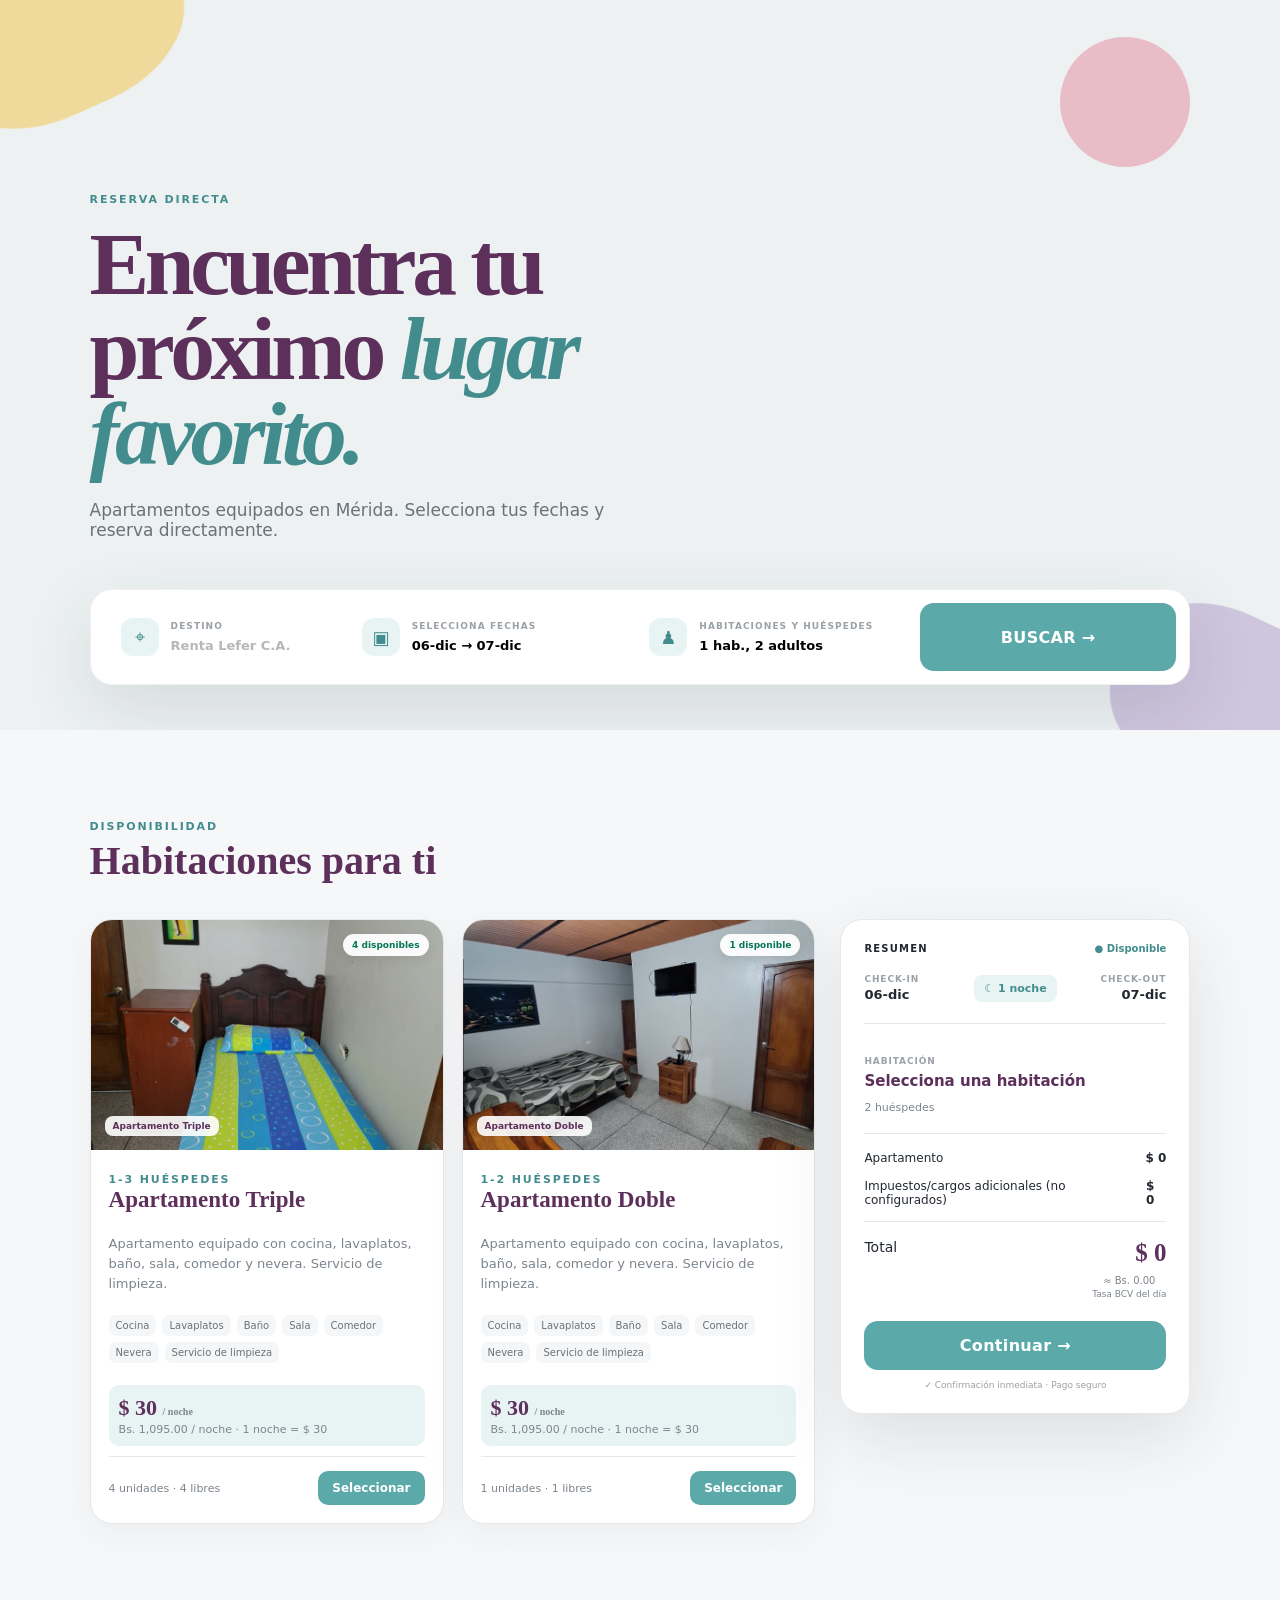
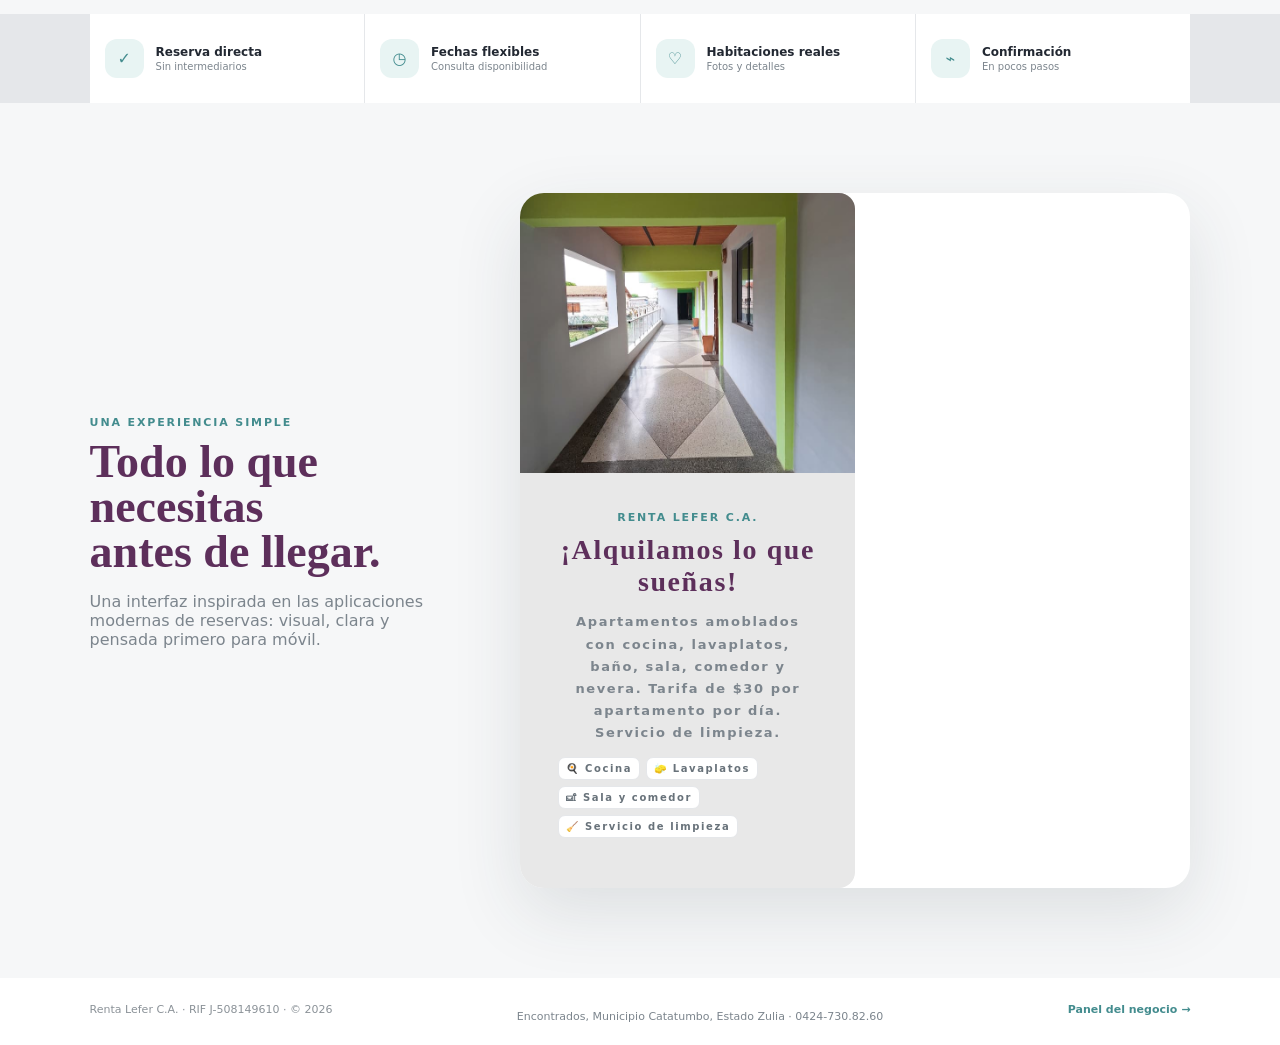
==== commit 8d074684: "Add files via upload" ====
--- a/index.html
+++ b/index.html
@@ -357,7 +357,7 @@
 <!-- FOOTER -->
 <footer>
   <div>Renta Lefer C.A. · RIF J-508149610 · © <span id="year"></span></div>
-  <div class="footer-contact">Calle Ejido, Casa N.º H10U, Urb. Albarregas, Mérida · 0424-730.82.60 / 0424-707.79.96</div>
+  <div class="footer-contact">Encontrados, Municipio Catatumbo, Estado Zulia · 0424-730.82.60</div>
   <a href="admin.html">Panel del negocio →</a>
 </footer>
 
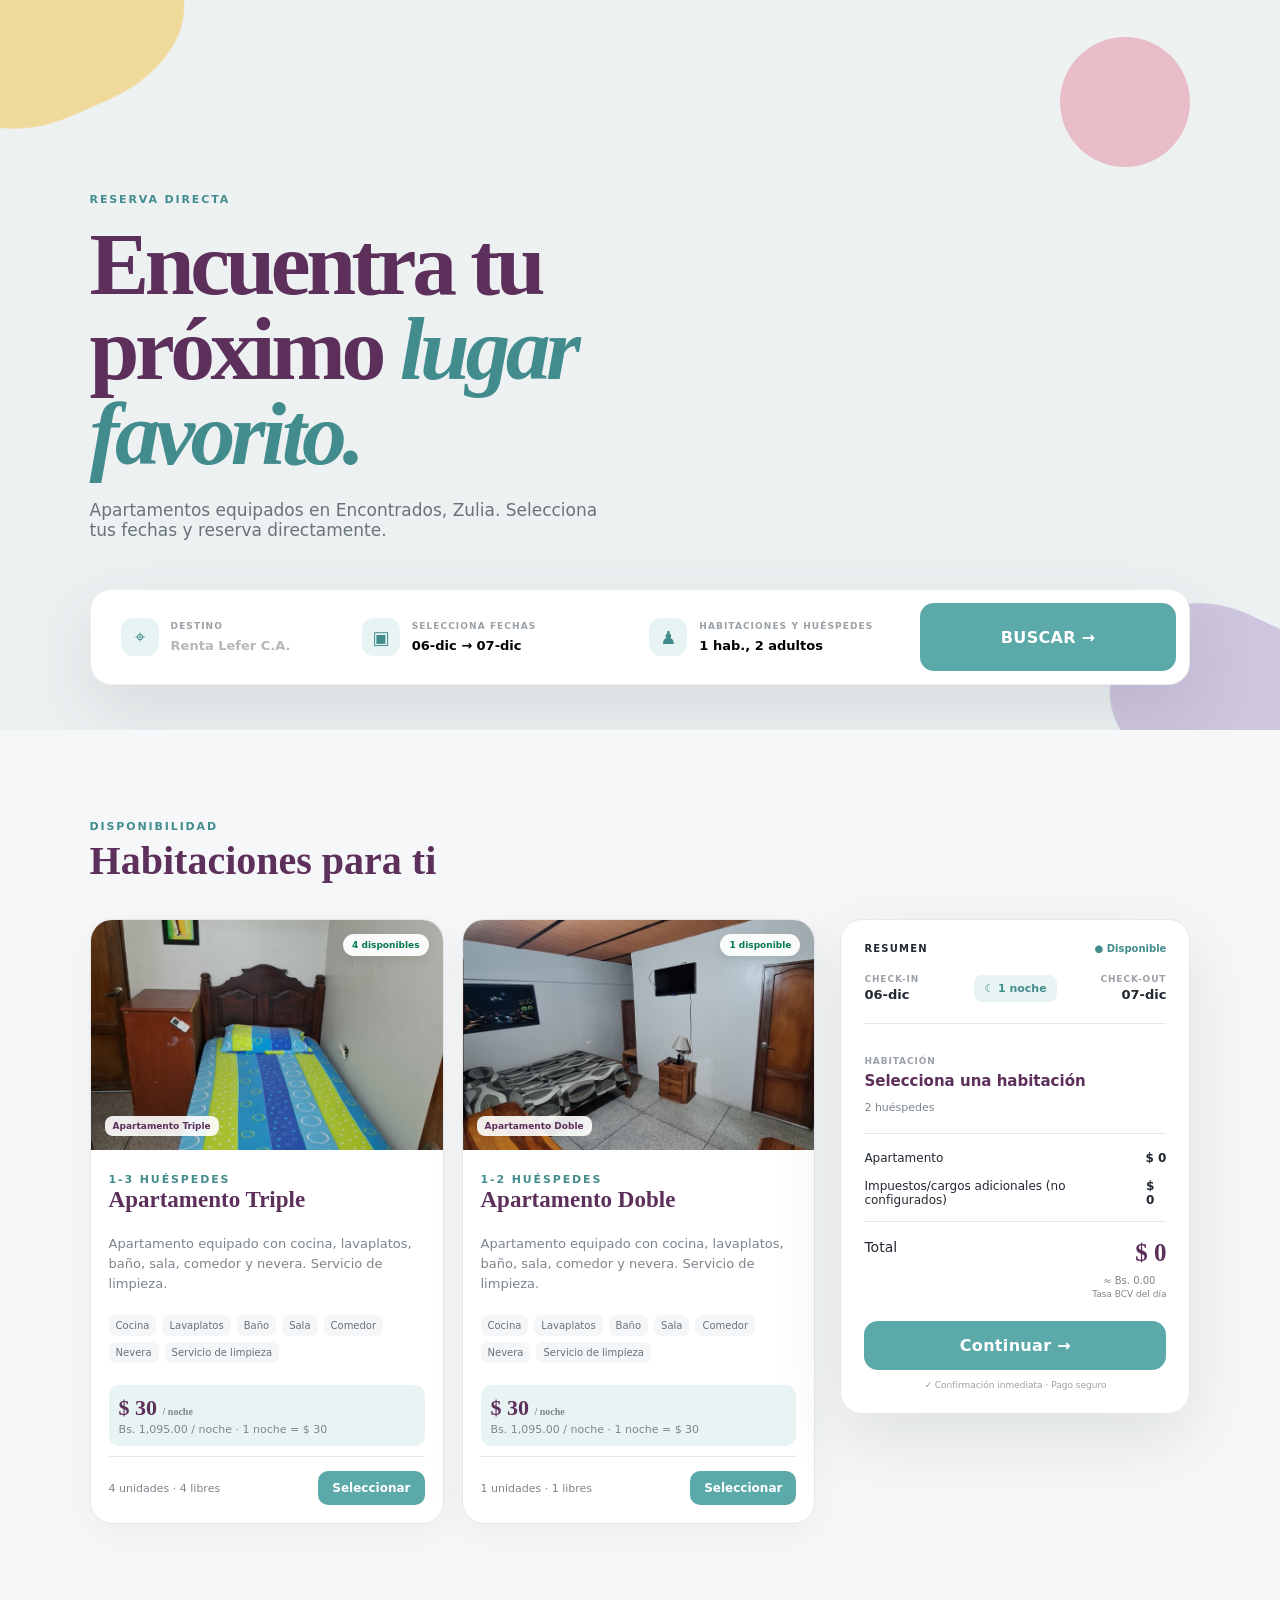
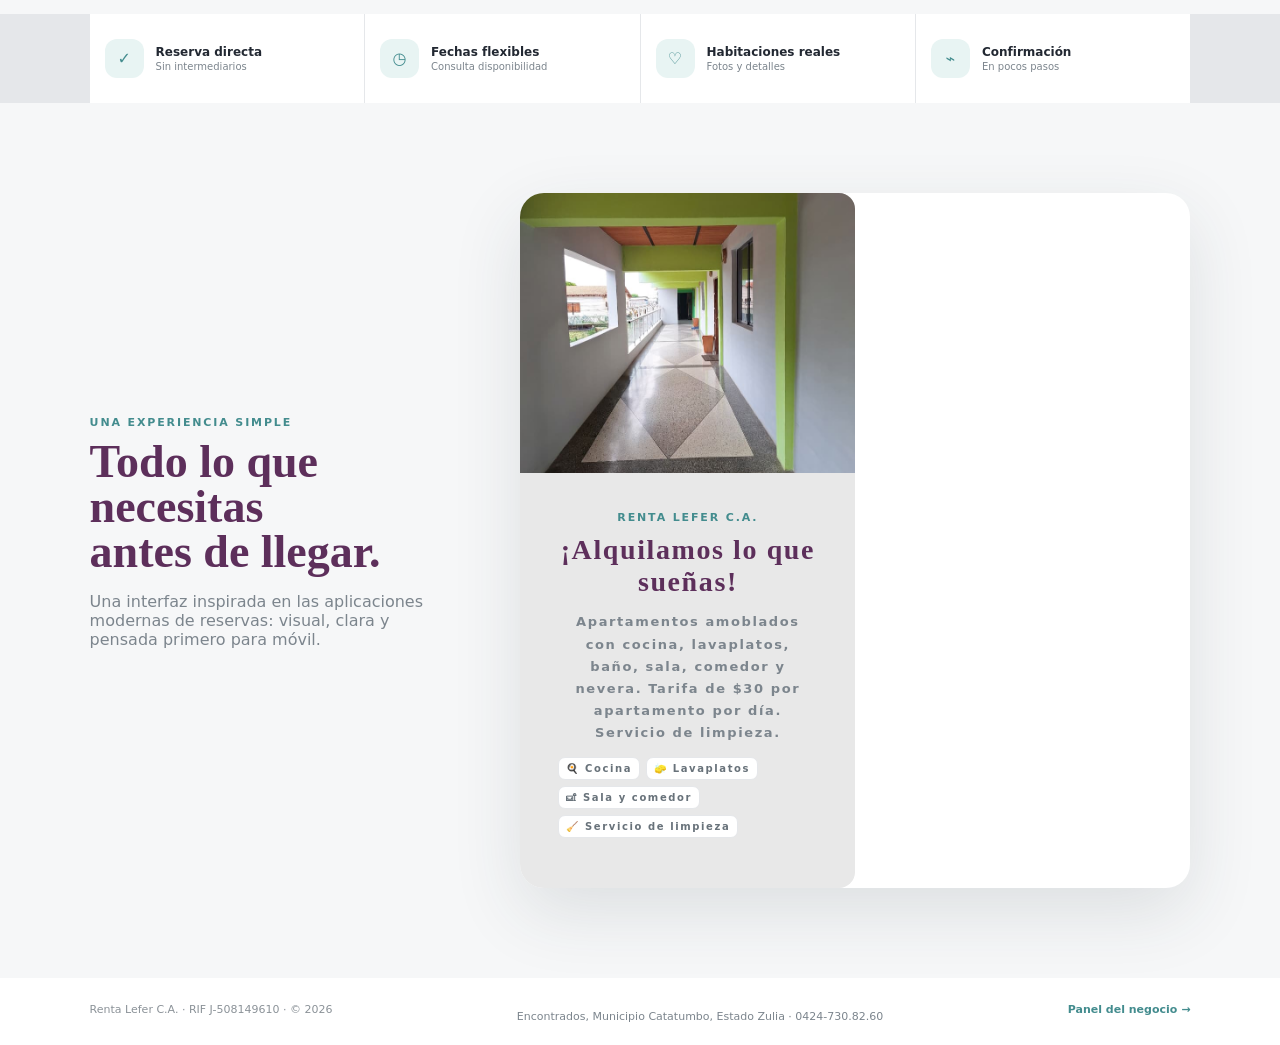
==== commit 88f929cb: "Add files via upload" ====
--- a/index.html
+++ b/index.html
@@ -26,7 +26,7 @@
   <div class="hero-inner">
     <div class="eyebrow">RESERVA DIRECTA</div>
     <h1>Encuentra tu próximo <span>lugar favorito.</span></h1>
-    <p>Apartamentos equipados en Mérida. Selecciona tus fechas y reserva directamente.</p>
+    <p>Apartamentos equipados en Encontrados, Zulia. Selecciona tus fechas y reserva directamente.</p>
   </div>
 
   <!-- WIDGET DE BÚSQUEDA -->
